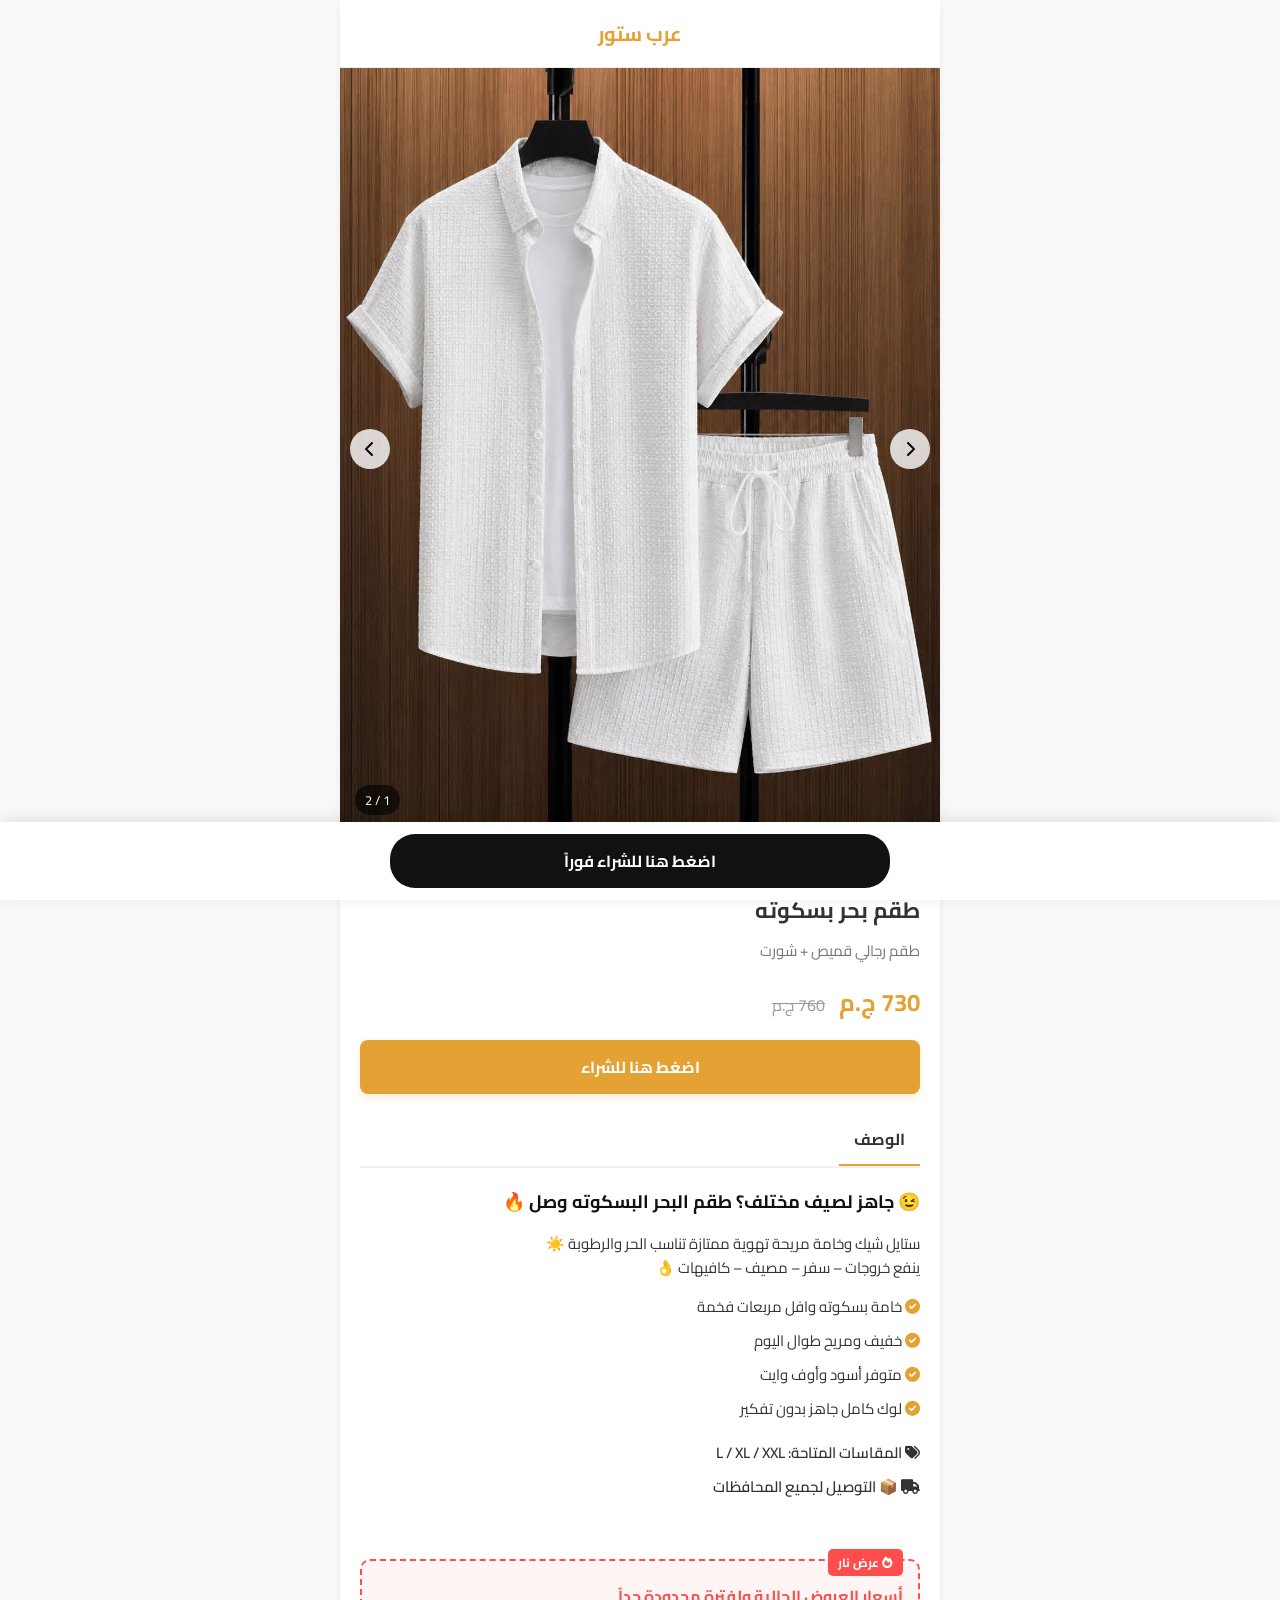
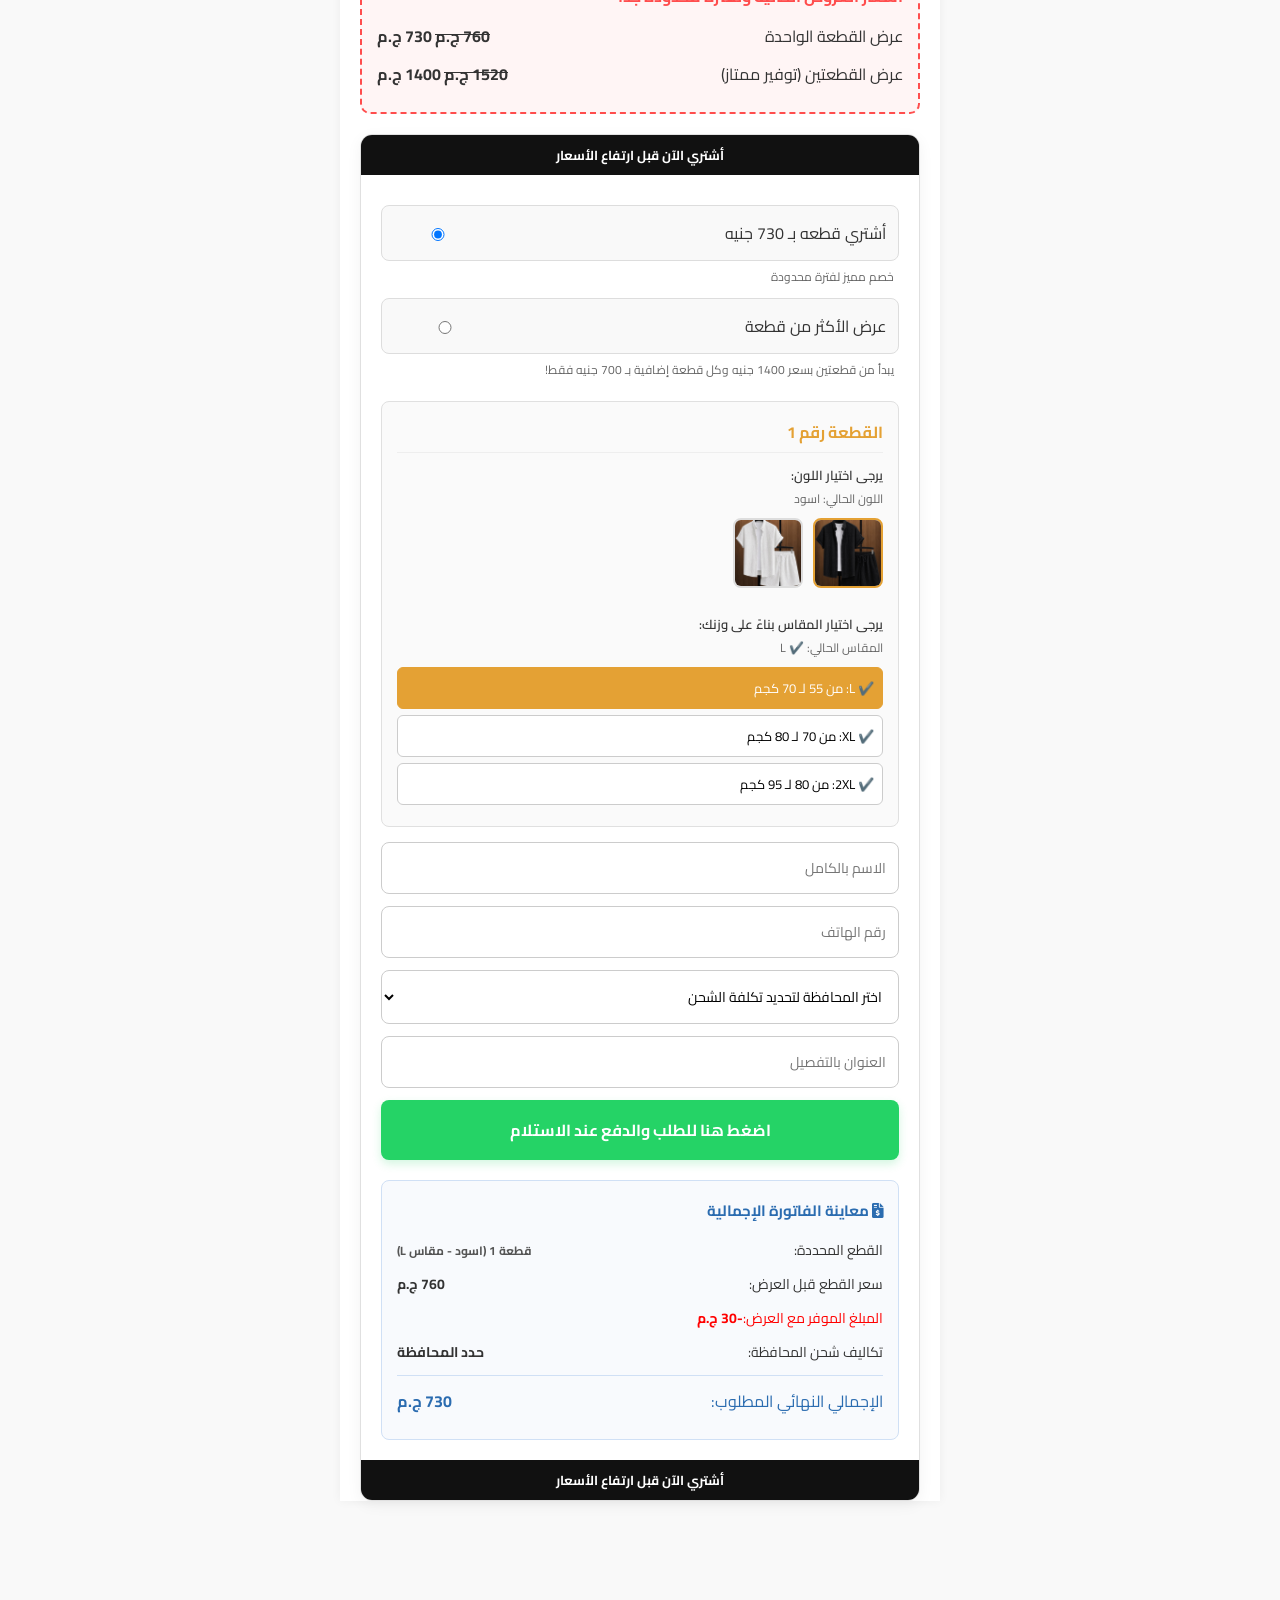
==== index.html @ e958051f "Initial commit - Arab Store Dashboard with fixed admin password hashing" ====
<!DOCTYPE html>
<html lang="ar" dir="rtl">
<head>
    <meta charset="UTF-8">
    <meta name="viewport" content="width=device-width, initial-scale=1.0">
    <title>طقم بحر بسكوته - عرب استور</title>
    <link rel="stylesheet" href="https://cdnjs.cloudflare.com/ajax/libs/font-awesome/6.0.0/css/all.min.css">
    <link rel="stylesheet" href="style.css">
</head>
<body>

<div class="container">
    <header>
        <div class="logo">عرب ستور</div>
    </header>

    <div class="slider-container" id="main-slider">
        <button class="slider-btn prev" onclick="moveSlide(-1)"><i class="fas fa-chevron-right"></i></button>
        <div class="slides" id="slide-row">
            <div class="slide"><img src="2.jpg" alt="طقم أوف وايت"></div>
            <div class="slide"><img src="1.jpg" alt="طقم أسود"></div>
        </div>
        <button class="slider-btn next" onclick="moveSlide(1)"><i class="fas fa-chevron-left"></i></button>
        <div class="slider-counter" id="slide-num">2 / 1</div>
    </div>

    <div class="product-details">
        <div class="category-tag">ملابس رجالي هاف</div>
        <div class="product-title">طقم بحر بسكوته</div>
        <div class="product-subtitle">طقم رجالي قميص + شورت</div>
        <div class="price-row">
            <span class="current-price">730 ج.م</span>
            <span class="old-price">760 ج.م</span>
        </div>
        <div class="cta-trigger-btn" onclick="scrollToCheckout()">اضغط هنا للشراء</div>
    </div>

    <div class="tab-header">
        <div class="tab-title">الوصف</div>
    </div>
    <div class="description-content">
        <p style="font-size: 18px; font-weight: bold; margin-bottom: 15px; color: #111;">😉 جاهز لصيف مختلف؟ طقم البحر البسكوته وصل 🔥</p>
        <p style="margin-bottom: 15px;">ستايل شيك وخامة مريحة تهوية ممتازة تناسب الحر والرطوبة ☀️<br>ينفع خروجات – سفر – مصيف – كافيهات 👌</p>
        <ul style="list-style: none; margin-bottom: 20px;">
            <li style="margin-bottom: 10px;"><i class="fas fa-check-circle" style="color: #e4a134;"></i> خامة بسكوته وافل مربعات فخمة</li>
            <li style="margin-bottom: 10px;"><i class="fas fa-check-circle" style="color: #e4a134;"></i> خفيف ومريح طوال اليوم</li>
            <li style="margin-bottom: 10px;"><i class="fas fa-check-circle" style="color: #e4a134;"></i> متوفر أسود وأوف وايت</li>
            <li style="margin-bottom: 10px;"><i class="fas fa-check-circle" style="color: #e4a134;"></i> لوك كامل جاهز بدون تفكير</li>
        </ul>
        <p style="font-weight: 600; margin-bottom: 10px;"><i class="fas fa-tags"></i> المقاسات المتاحة: L / XL / XXL</p>
        <p style="font-weight: 600; margin-bottom: 20px;"><i class="fas fa-truck"></i> 📦 التوصيل لجميع المحافظات</p>
    </div>

    <div class="discount-fire-box">
        <div class="fire-badge"><i class="fas fa-fire"></i> عرض نار</div>
        <div class="fire-box-title">أسعار العروض الحالية ولفترة محدودة جداً</div>
        <div class="deal-row">
            <span class="deal-name">عرض القطعة الواحدة</span>
            <span class="deal-price"><del>760 ج.م</del> 730 ج.م</span>
        </div>
        <div class="deal-row">
            <span class="deal-name">عرض القطعتين (توفير ممتاز)</span>
            <span class="deal-price"><del>1520 ج.م</del> 1400 ج.م</span>
        </div>
    </div>

    <div class="checkout-card" id="checkout-section">
        <div class="card-badge top">أشتري الآن قبل ارتفاع الأسعار</div>

        <div class="checkout-layout-grid">
            <div class="checkout-main-column">
                <div class="offer-selection-wrapper">
                    <div class="offer-option-row" onclick="setOfferType('single')">
                        <div class="offer-option-label">أشتري قطعه بـ 730 جنيه</div>
                        <input type="radio" class="offer-radio" name="offer-type" id="radio-single" checked>
                    </div>
                    <div class="offer-subtext">خصم مميز لفترة محدودة</div>

                    <div class="offer-option-row" onclick="setOfferType('multi')">
                        <div class="offer-option-label">عرض الأكثر من قطعة</div>
                        <input type="radio" class="offer-radio" name="offer-type" id="radio-multi">
                    </div>
                    <div class="offer-subtext">يبدأ من قطعتين بسعر 1400 جنيه وكل قطعة إضافية بـ 700 جنيه فقط!</div>
                </div>

                <div class="counter-section" id="counter-box" style="display: none;">
                    <div class="counter-label">حدد عدد القطع المطلوبة:</div>
                    <div class="counter-controls">
                        <button type="button" class="counter-btn" onclick="changeQuantity(-1)">-</button>
                        <div class="counter-value" id="qty-val">2</div>
                        <button type="button" class="counter-btn" onclick="changeQuantity(1)">+</button>
                    </div>
                </div>

                <div id="dynamic-slots-container"></div>

                <form class="checkout-form" id="orderForm" onsubmit="handleFormSubmit(event)">
                    <input type="text" id="client-name" placeholder="الاسم بالكامل" required>
                    <input type="text" id="client-phone" placeholder="رقم الهاتف" required>
                    
                    <select id="client-governorate" onchange="calculateTotal()" required>
                        <option value="" disabled selected>اختر المحافظة لتحديد تكلفة الشحن</option>
                        <option value="القاهرة">القاهرة</option>
                        <option value="الجيزة">الجيزة</option>
                        <option value="الإسكندرية">الإسكندرية</option>
                        <option value="القليوبية">القليوبية</option>
                        <option value="الدقهلية">الدقهلية</option>
                        <option value="الشرقية">الشرقية</option>
                        <option value="المنوفية">المنوفية</option>
                        <option value="الغربية">الغربية</option>
                        <option value="دمياط">دمياط</option>
                        <option value="البحيرة">البحيرة</option>
                        <option value="كفر الشيخ">كفر الشيخ</option>
                        <option value="بورسعيد">بورسعيد</option>
                        <option value="الإسماعيلية">الإسماعيلية</option>
                        <option value="السويس">السويس</option>
                        <option value="الفيوم">الفيوم</option>
                        <option value="بني سويف">بني سويف</option>
                    </select>

                    <input type="text" id="client-address" placeholder="العنوان بالتفصيل" required>

                    <input type="hidden" id="final-order-summary" name="order_summary">
                    <input type="hidden" id="final-total-price" name="total_price" value="730">
                    
                    <button type="submit" class="submit-order-btn">اضغط هنا للطلب والدفع عند الاستلام</button>
                </form>
            </div>

            <div class="checkout-sidebar-column">
                <div class="invoice-preview-card" id="invoice-preview-section">
                    <div class="invoice-preview-header"><i class="fas fa-file-invoice-dollar"></i> معاينة الفاتورة الإجمالية</div>
                    <div class="invoice-preview-body">
                        <div class="invoice-detail-item">
                            <span>القطع المحددة:</span>
                            <span id="invoice-items-list" class="invoice-items-text-list">جاري التحديد...</span>
                        </div>
                        <div class="invoice-detail-item">
                            <span>سعر القطع قبل العرض:</span>
                            <span id="invoice-subtotal-price">0 ج.م</span>
                        </div>
                        <div class="invoice-detail-item" id="invoice-discount-row" style="display: none; color: red;">
                            <span>المبلغ الموفر مع العرض:</span>
                            <span id="invoice-discount-value">-0 ج.م</span>
                        </div>
                        <div class="invoice-detail-item">
                            <span>تكاليف شحن المحافظة:</span>
                            <span id="invoice-shipping-price">حدد المحافظة</span>
                        </div>
                        <hr class="invoice-divider">
                        <div class="invoice-detail-item total-item">
                            <span>الإجمالي النهائي المطلوب:</span>
                            <span id="invoice-final-total">0 ج.م</span>
                        </div>
                    </div>
                </div>
            </div>
        </div>

        <div class="card-badge bottom">أشتري الآن قبل ارتفاع الأسعار</div>
    </div>
</div>

<div class="sticky-bottom-bar">
    <button class="sticky-btn" onclick="scrollToCheckout()">اضغط هنا للشراء فوراً</button>
</div>

<script src="script.js"></script>
</body>
</html>
---- style.css ----
/* إعدادات الخطوط والألوان العامة */
@import url('https://fonts.googleapis.com/css2?family=Cairo:wght@300;400;600;700&display=swap');

* {
    box-sizing: border-box;
    margin: 0;
    padding: 0;
    font-family: 'Cairo', sans-serif;
}

body {
    background-color: #f9f9f9;
    color: #333;
    padding-bottom: 80px; /* مساحة لعدم تغطية الشريط السفلي للمحتوى */
}

.container {
    max-width: 600px;
    margin: 0 auto;
    background: #ffffff;
    min-height: 100vh;
    box-shadow: 0 0 10px rgba(0,0,0,0.05);
}

/* الهيدر */
header {
    background: #ffffff;
    padding: 15px;
    text-align: center;
    border-bottom: 1px solid #eee;
}
.logo {
    font-size: 20px;
    font-weight: 700;
    color: #e4a134;
}

/* السلايدر الاحترافي */
.slider-container {
    position: relative;
    width: 100%;
    overflow: hidden;
    background: #f0f0f0;
}
.slides {
    display: table;
    width: 200%;
    transition: transform 0.4s ease-in-out;
}
.slide {
    display: table-cell;
    width: 50%;
    vertical-align: middle;
}
.slide img {
    width: 100%;
    display: block;
}
.slider-btn {
    position: absolute;
    top: 50%;
    transform: translateY(-50%);
    background: rgba(255, 255, 255, 0.8);
    border: none;
    width: 40px;
    height: 40px;
    border-radius: 50%;
    cursor: pointer;
    z-index: 10;
    font-size: 16px;
}
.slider-btn.prev { right: 10px; }
.slider-btn.next { left: 10px; }
.slider-counter {
    position: absolute;
    bottom: 15px;
    left: 15px;
    background: rgba(0,0,0,0.6);
    color: #fff;
    padding: 3px 10px;
    border-radius: 15px;
    font-size: 13px;
    direction: ltr;
}

/* تفاصيل المنتج */
.product-details {
    padding: 20px;
}
.category-tag {
    display: inline-block;
    background: #f0f0f0;
    padding: 3px 10px;
    border-radius: 5px;
    font-size: 12px;
    color: #666;
    margin-bottom: 8px;
}
.product-title {
    font-size: 22px;
    font-weight: 700;
    margin-bottom: 5px;
}
.product-subtitle {
    font-size: 15px;
    color: #777;
    margin-bottom: 15px;
}
.price-row {
    margin-bottom: 15px;
}
.current-price {
    font-size: 24px;
    font-weight: 700;
    color: #e4a134;
    margin-left: 10px;
}
.old-price {
    font-size: 16px;
    color: #999;
    text-decoration: line-through;
}
.cta-trigger-btn {
    background: #e4a134;
    color: #fff;
    text-align: center;
    padding: 12px;
    border-radius: 8px;
    font-weight: 700;
    cursor: pointer;
    margin-top: 10px;
    box-shadow: 0 4px 10px rgba(228, 161, 52, 0.2);
}

/* الوصف */
.tab-header {
    border-bottom: 2px solid #f0f0f0;
    margin: 0 20px;
}
.tab-title {
    display: inline-block;
    padding: 10px 15px;
    border-bottom: 2px solid #e4a134;
    font-weight: 700;
}
.description-content {
    padding: 20px;
    font-size: 15px;
    line-height: 1.6;
}

/* صندوق العروض النار */
.discount-fire-box {
    margin: 20px;
    border: 2px dashed #ff4d4d;
    background: #fff5f5;
    border-radius: 10px;
    padding: 15px;
    position: relative;
}
.fire-badge {
    position: absolute;
    top: -12px;
    right: 15px;
    background: #ff4d4d;
    color: #fff;
    padding: 2px 10px;
    border-radius: 5px;
    font-size: 12px;
    font-weight: bold;
}
.fire-box-title {
    font-weight: 700;
    margin-top: 5px;
    margin-bottom: 10px;
    color: #ff4d4d;
}
.deal-row {
    display: table;
    width: 100%;
    margin-bottom: 8px;
}
.deal-name, .deal-price {
    display: table-cell;
}
.deal-price {
    text-align: left;
    font-weight: 700;
}

/* كارت الدفع والشراء */
.checkout-card {
    margin: 20px;
    background: #fff;
    border: 1px solid #e0e0e0;
    border-radius: 12px;
    overflow: hidden;
    box-shadow: 0 4px 15px rgba(0,0,0,0.05);
}
.card-badge {
    background: #111;
    color: #fff;
    text-align: center;
    padding: 8px;
    font-size: 13px;
    font-weight: bold;
}
.checkout-layout-grid {
    padding: 20px;
}

/* خيارات العروض داخل الكارت */
.offer-selection-wrapper {
    margin-bottom: 20px;
}
.offer-option-row {
    display: table;
    width: 100%;
    background: #f9f9f9;
    padding: 12px;
    border-radius: 8px;
    border: 1px solid #ddd;
    cursor: pointer;
    margin-top: 10px;
}
.offer-option-label, .offer-radio {
    display: table-cell;
    vertical-align: middle;
}
.offer-radio {
    text-align: left;
    width: 20px;
}
.offer-subtext {
    font-size: 12px;
    color: #666;
    margin-top: 4px;
    padding-right: 5px;
}

/* العداد للقطع الإضافية */
.counter-section {
    display: table;
    width: 100%;
    background: #f0f0f0;
    padding: 10px;
    border-radius: 8px;
    margin-bottom: 20px;
}
.counter-label, .counter-controls {
    display: table-cell;
    vertical-align: middle;
}
.counter-controls {
    text-align: left;
}
.counter-btn {
    width: 30px;
    height: 30px;
    background: #fff;
    border: 1px solid #ccc;
    border-radius: 5px;
    cursor: pointer;
    font-weight: bold;
}
.counter-value {
    display: inline-block;
    width: 30px;
    text-align: center;
    font-weight: bold;
}

/* الـ Slots الديناميكية للقطع المحددة */
.dynamic-slot {
    border: 1px solid #e0e0e0;
    border-radius: 8px;
    padding: 15px;
    margin-bottom: 15px;
    background: #fafafa;
}
.slot-title {
    font-weight: 700;
    border-bottom: 1px solid #eee;
    padding-bottom: 5px;
    margin-bottom: 10px;
    color: #e4a134;
}
.selection-instruction {
    font-size: 13px;
    font-weight: 600;
    margin-top: 10px;
}
.current-info-text {
    font-size: 12px;
    color: #666;
    margin-bottom: 8px;
}

/* شبكة اختيار الصور الملونة */
.image-selector-grid {
    display: table;
    width: 100%;
    margin-bottom: 15px;
}
.color-img-option {
    display: inline-block;
    width: 70px;
    height: 70px;
    border: 2px solid #ddd;
    border-radius: 8px;
    overflow: hidden;
    cursor: pointer;
    margin-left: 10px;
}
.color-img-option img {
    width: 100%;
    height: 100%;
    object-fit: cover;
}
.color-img-option.active {
    border-color: #e4a134;
}

/* أزرار المقاسات الحبة الكبسولة */
.size-buttons-container {
    margin-top: 5px;
}
.size-pill-btn {
    display: block;
    width: 100%;
    background: #fff;
    border: 1px solid #ccc;
    padding: 8px;
    margin-bottom: 6px;
    border-radius: 6px;
    cursor: pointer;
    font-size: 13px;
    text-align: right;
}
.size-pill-btn.active {
    background: #e4a134;
    color: #fff;
    border-color: #e4a134;
}

/* حقول استمارة الطلب */
.checkout-form input, .checkout-form select {
    width: 100%;
    padding: 12px;
    margin-bottom: 12px;
    border: 1px solid #ccc;
    border-radius: 8px;
    font-size: 14px;
    background: #fff;
}
.submit-order-btn {
    width: 100%;
    background: #25d366; /* لون أخضر جذاب لطلب فوري */
    color: #fff;
    border: none;
    padding: 15px;
    border-radius: 8px;
    font-size: 16px;
    font-weight: 700;
    cursor: pointer;
    box-shadow: 0 4px 10px rgba(37, 211, 102, 0.2);
}

/* معاينة الفاتورة السايد بار الحرة */
.invoice-preview-card {
    background: #f8fafd;
    border: 1px solid #d0e0f5;
    border-radius: 8px;
    padding: 15px;
    margin-top: 20px;
}
.invoice-preview-header {
    font-weight: 700;
    color: #2b6cb0;
    margin-bottom: 12px;
    font-size: 15px;
}
.invoice-detail-item {
    display: table;
    width: 100%;
    font-size: 14px;
    margin-bottom: 8px;
}
.invoice-detail-item span {
    display: table-cell;
}
.invoice-detail-item span:last-child {
    text-align: left;
    font-weight: bold;
}
.invoice-items-text-list {
    font-size: 12px;
    color: #555;
    line-height: 1.5;
}
.invoice-divider {
    border: 0;
    border-top: 1px solid #d0e0f5;
    margin: 10px 0;
}
.total-item {
    font-size: 16px;
    color: #2b6cb0;
}

/* الشريط السفلي الثابت المقيد بدقة لتفادي المشكلة */
.sticky-bottom-bar {
    position: fixed;
    bottom: 0;
    left: 0;
    width: 100%;
    background-color: #ffffff;
    padding: 12px 20px;
    box-shadow: 0 -3px 15px rgba(0,0,0,0.1);
    z-index: 9999;
    height: auto; /* مهم جداً لعدم الارتفاع الحاد */
}
.sticky-btn {
    display: block;
    width: 100%;
    max-width: 500px;
    margin: 0 auto;
    padding: 12px;
    background-color: #111111;
    color: #ffffff;
    border: none;
    border-radius: 25px;
    font-size: 16px;
    font-weight: 700;
    cursor: pointer;
    text-align: center;
}
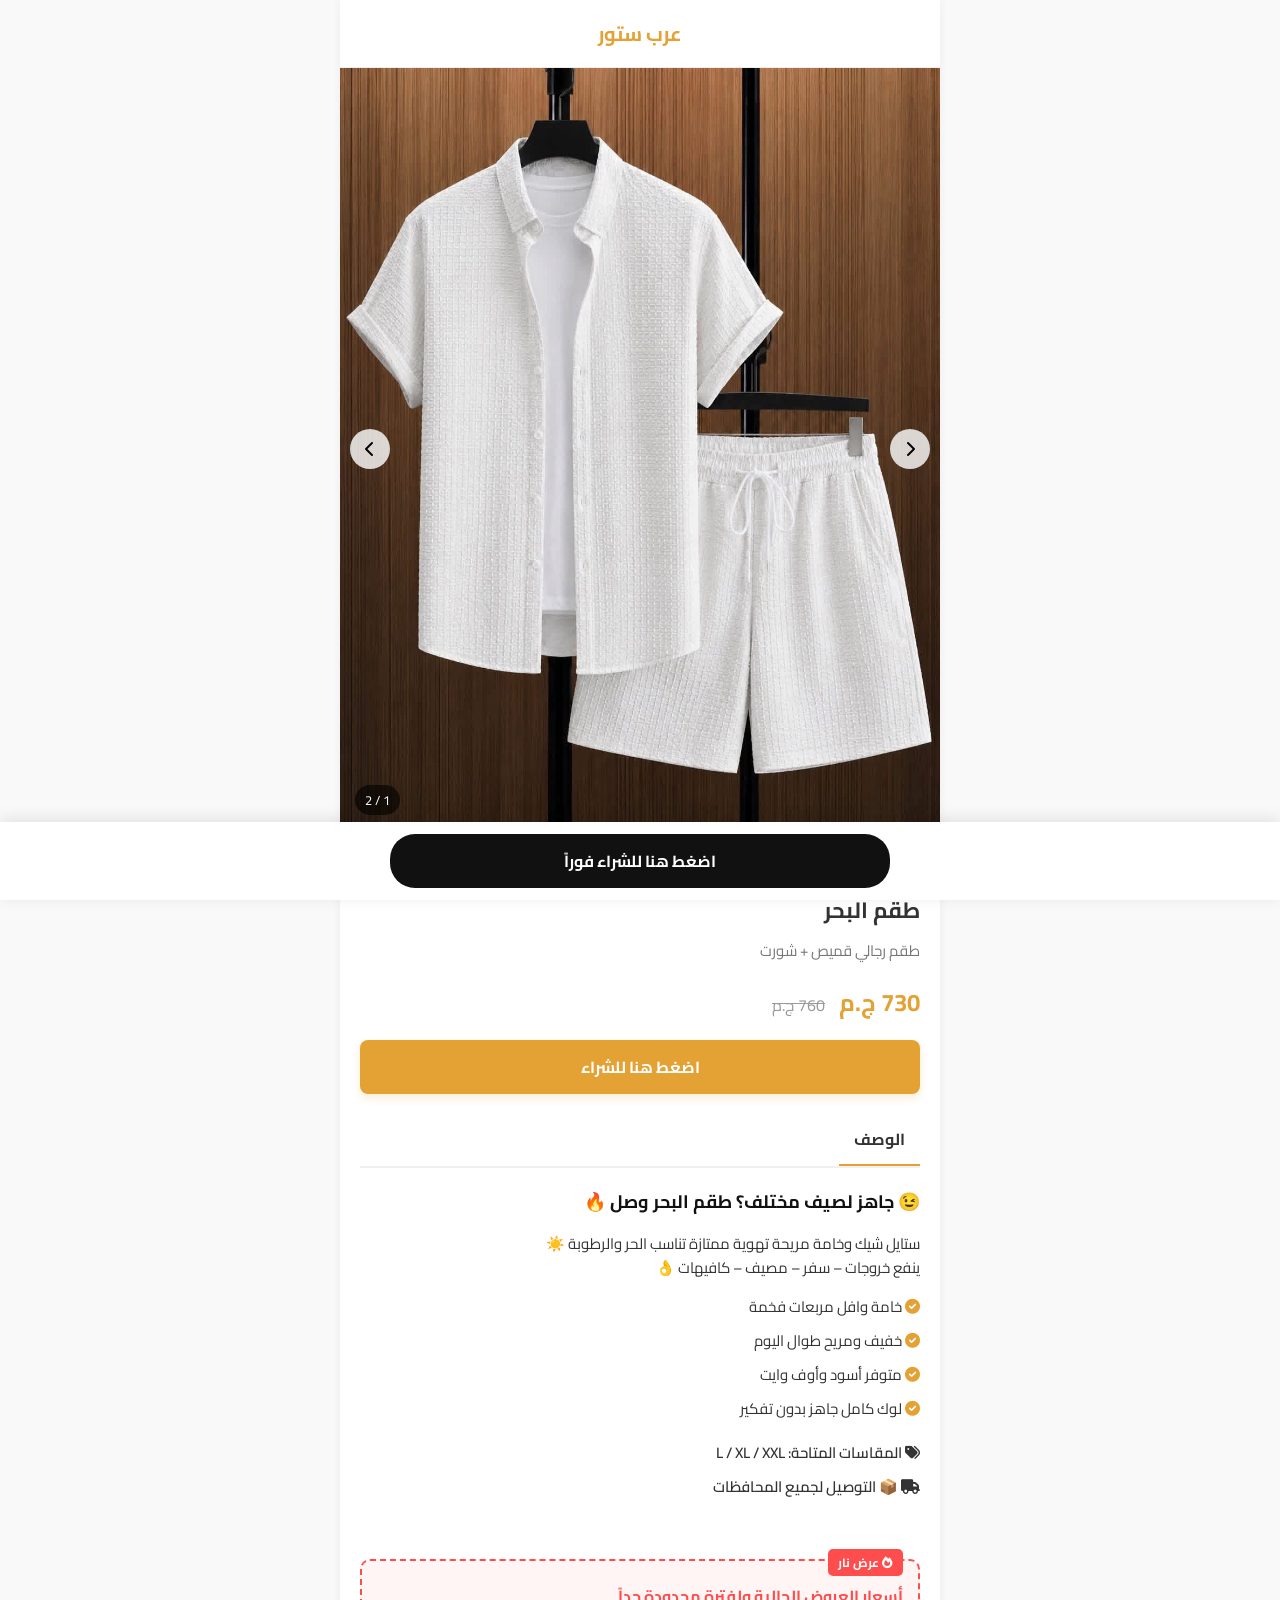
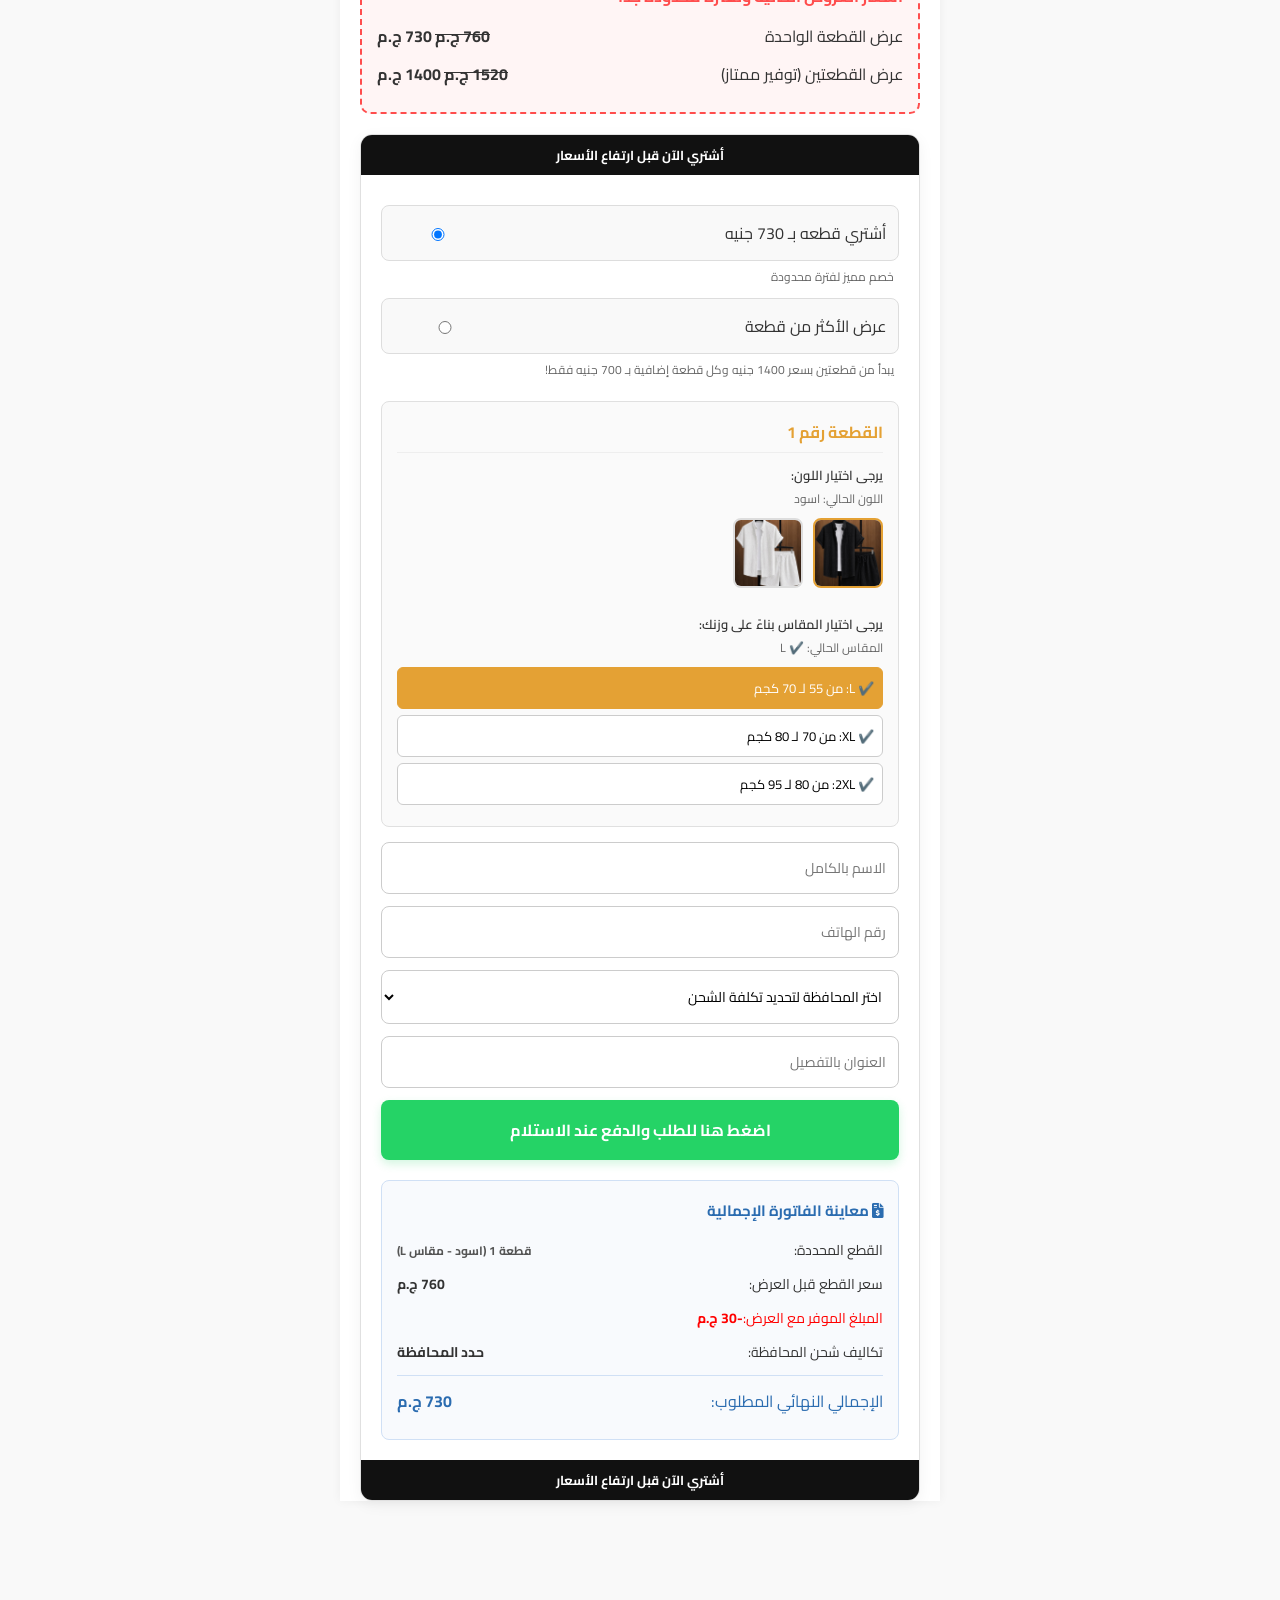
==== commit 1e0c975a: "Initial commit - Arab Store Dashboard with fixed admin password hashing" ====
--- a/index.html
+++ b/index.html
@@ -3,7 +3,7 @@
 <head>
     <meta charset="UTF-8">
     <meta name="viewport" content="width=device-width, initial-scale=1.0">
-    <title>طقم بحر بسكوته - عرب استور</title>
+    <title>طقم البحر  - عرب استور</title>
     <link rel="stylesheet" href="https://cdnjs.cloudflare.com/ajax/libs/font-awesome/6.0.0/css/all.min.css">
     <link rel="stylesheet" href="style.css">
 </head>
@@ -26,7 +26,7 @@
 
     <div class="product-details">
         <div class="category-tag">ملابس رجالي هاف</div>
-        <div class="product-title">طقم بحر بسكوته</div>
+        <div class="product-title">طقم البحر </div>
         <div class="product-subtitle">طقم رجالي قميص + شورت</div>
         <div class="price-row">
             <span class="current-price">730 ج.م</span>
@@ -39,10 +39,10 @@
         <div class="tab-title">الوصف</div>
     </div>
     <div class="description-content">
-        <p style="font-size: 18px; font-weight: bold; margin-bottom: 15px; color: #111;">😉 جاهز لصيف مختلف؟ طقم البحر البسكوته وصل 🔥</p>
+        <p style="font-size: 18px; font-weight: bold; margin-bottom: 15px; color: #111;">😉 جاهز لصيف مختلف؟ طقم البحر وصل 🔥</p>
         <p style="margin-bottom: 15px;">ستايل شيك وخامة مريحة تهوية ممتازة تناسب الحر والرطوبة ☀️<br>ينفع خروجات – سفر – مصيف – كافيهات 👌</p>
         <ul style="list-style: none; margin-bottom: 20px;">
-            <li style="margin-bottom: 10px;"><i class="fas fa-check-circle" style="color: #e4a134;"></i> خامة بسكوته وافل مربعات فخمة</li>
+            <li style="margin-bottom: 10px;"><i class="fas fa-check-circle" style="color: #e4a134;"></i> خامة وافل مربعات فخمة</li>
             <li style="margin-bottom: 10px;"><i class="fas fa-check-circle" style="color: #e4a134;"></i> خفيف ومريح طوال اليوم</li>
             <li style="margin-bottom: 10px;"><i class="fas fa-check-circle" style="color: #e4a134;"></i> متوفر أسود وأوف وايت</li>
             <li style="margin-bottom: 10px;"><i class="fas fa-check-circle" style="color: #e4a134;"></i> لوك كامل جاهز بدون تفكير</li>
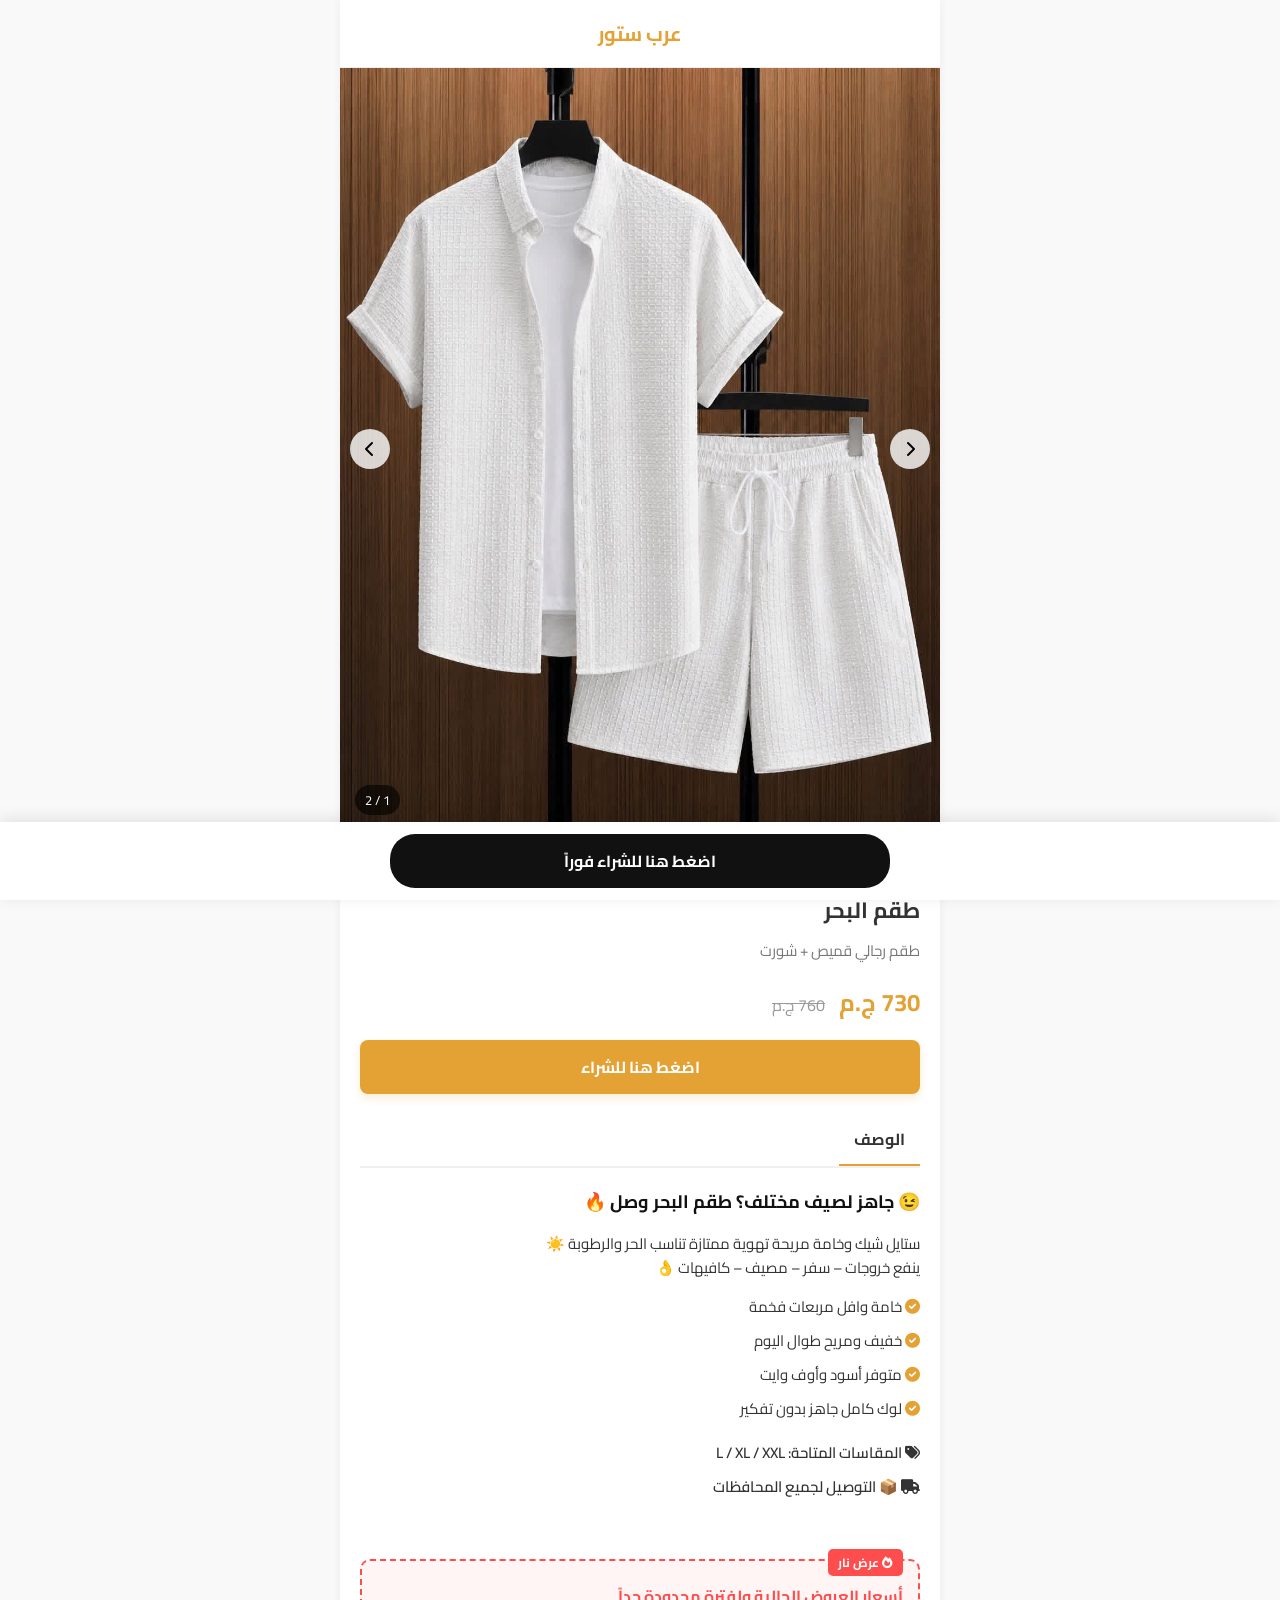
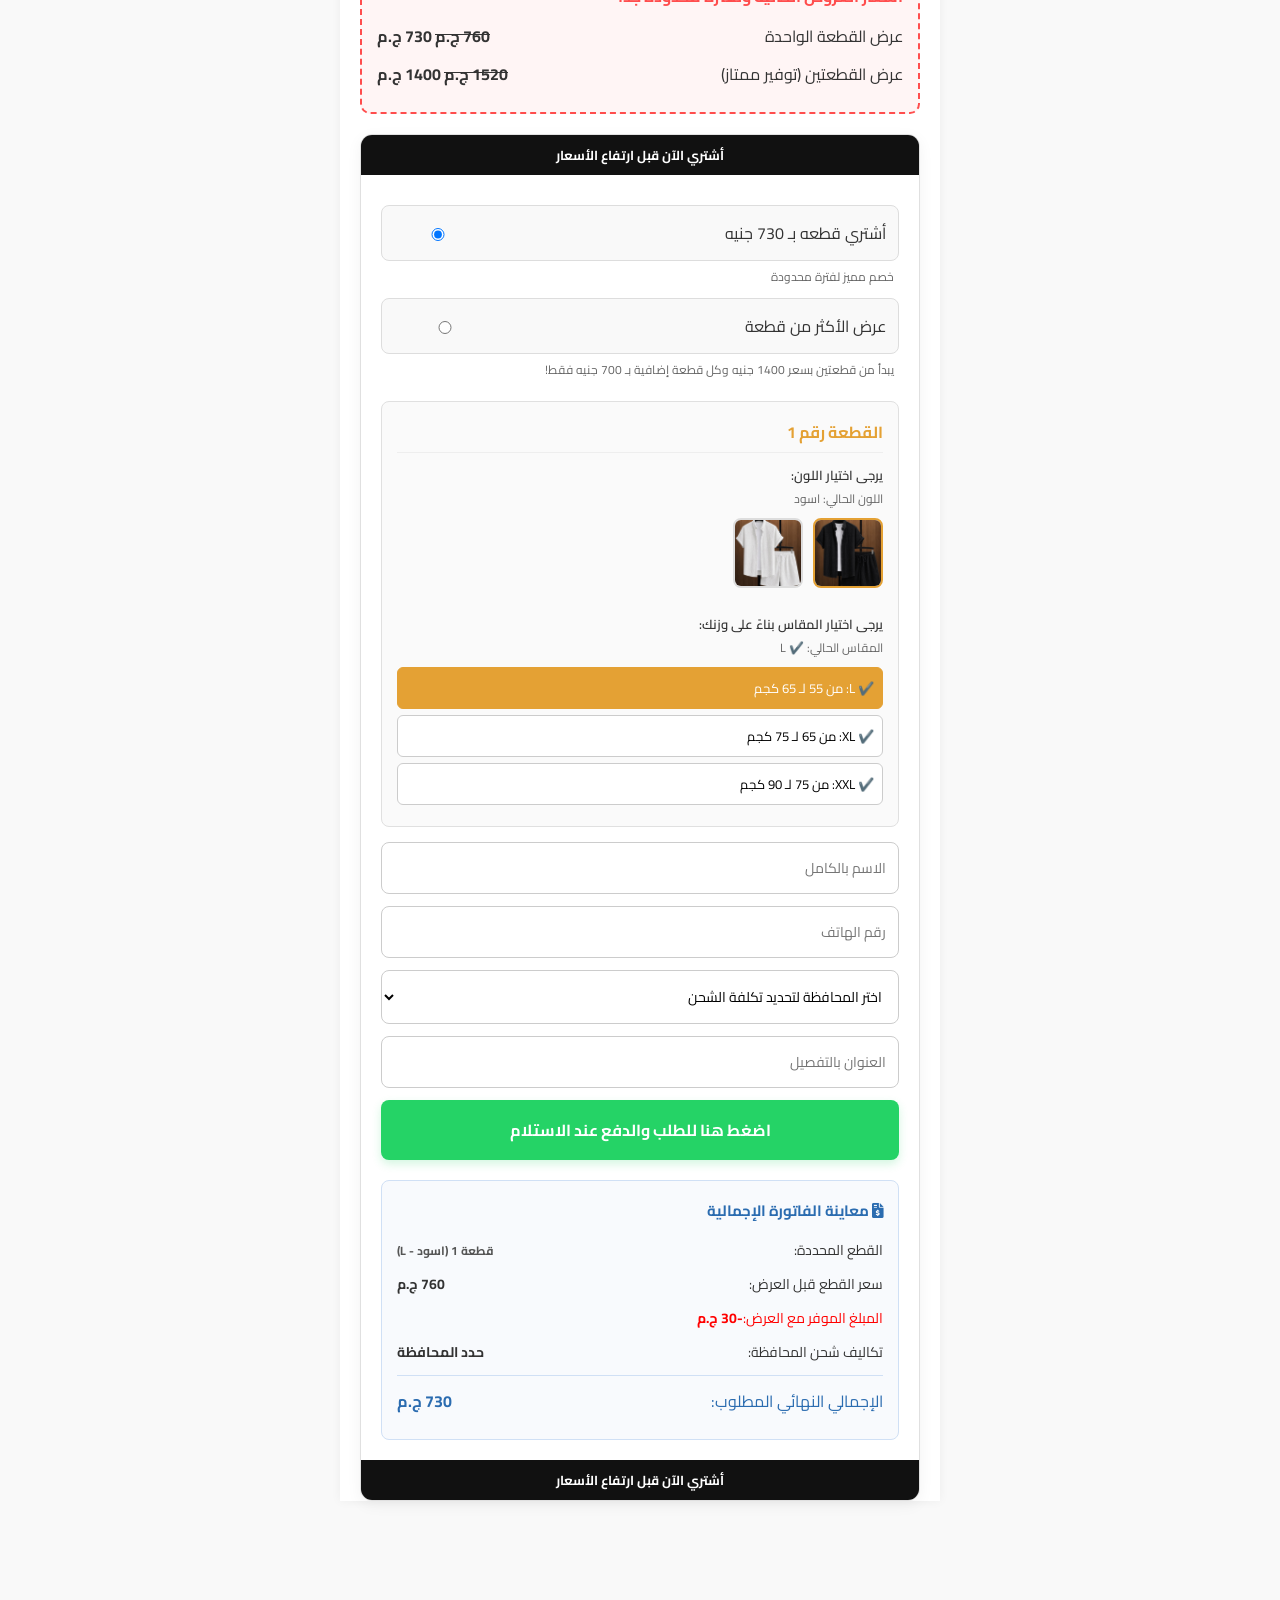
==== commit 56f8649a: "Connect form submit with dynamic purchase tracking page2" ====
--- a/index.html
+++ b/index.html
@@ -95,6 +95,7 @@
                 <div id="dynamic-slots-container"></div>
 
                 <form class="checkout-form" id="orderForm" onsubmit="handleFormSubmit(event)">
+                   
                     <input type="text" id="client-name" placeholder="الاسم بالكامل" required>
                     <input type="text" id="client-phone" placeholder="رقم الهاتف" required>
                     
@@ -124,7 +125,7 @@
                     <input type="hidden" id="final-total-price" name="total_price" value="730">
                     
                     <button type="submit" class="submit-order-btn">اضغط هنا للطلب والدفع عند الاستلام</button>
-                </form>
+                </</form>
             </div>
 
             <div class="checkout-sidebar-column">
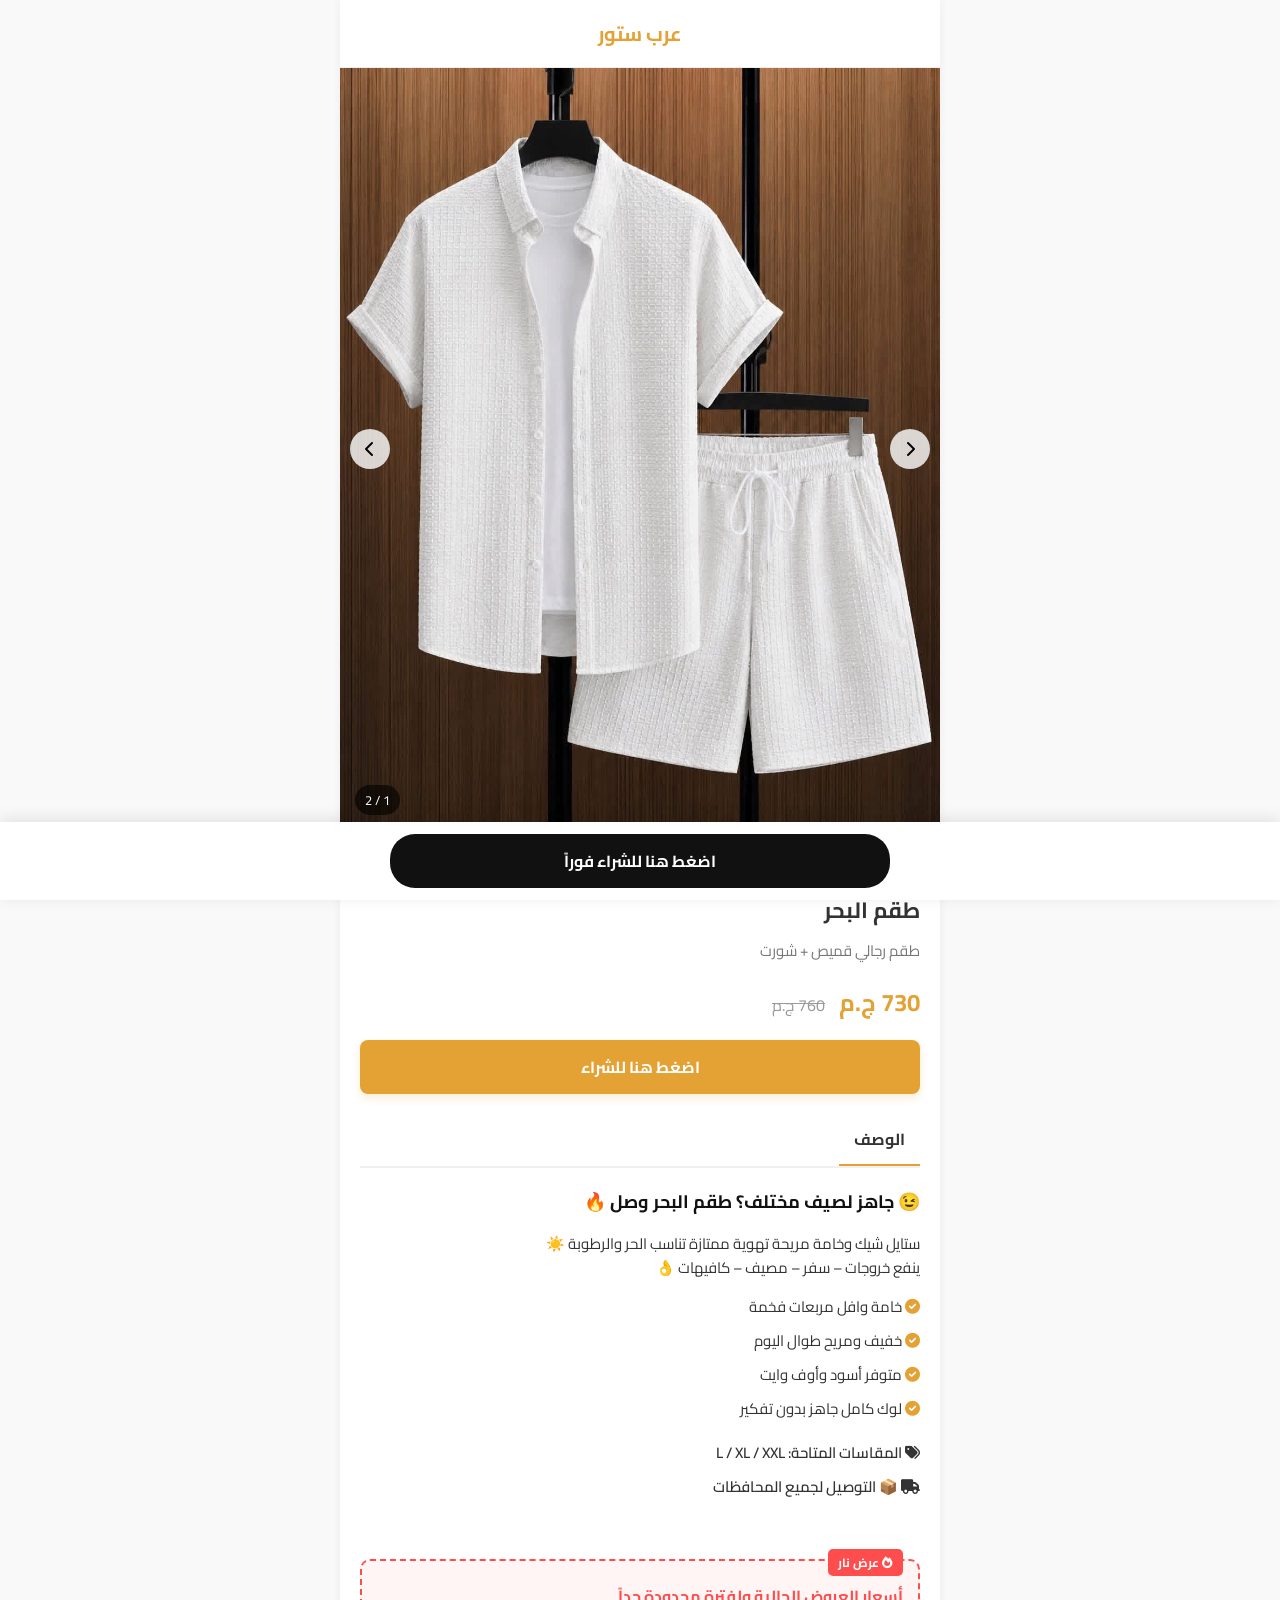
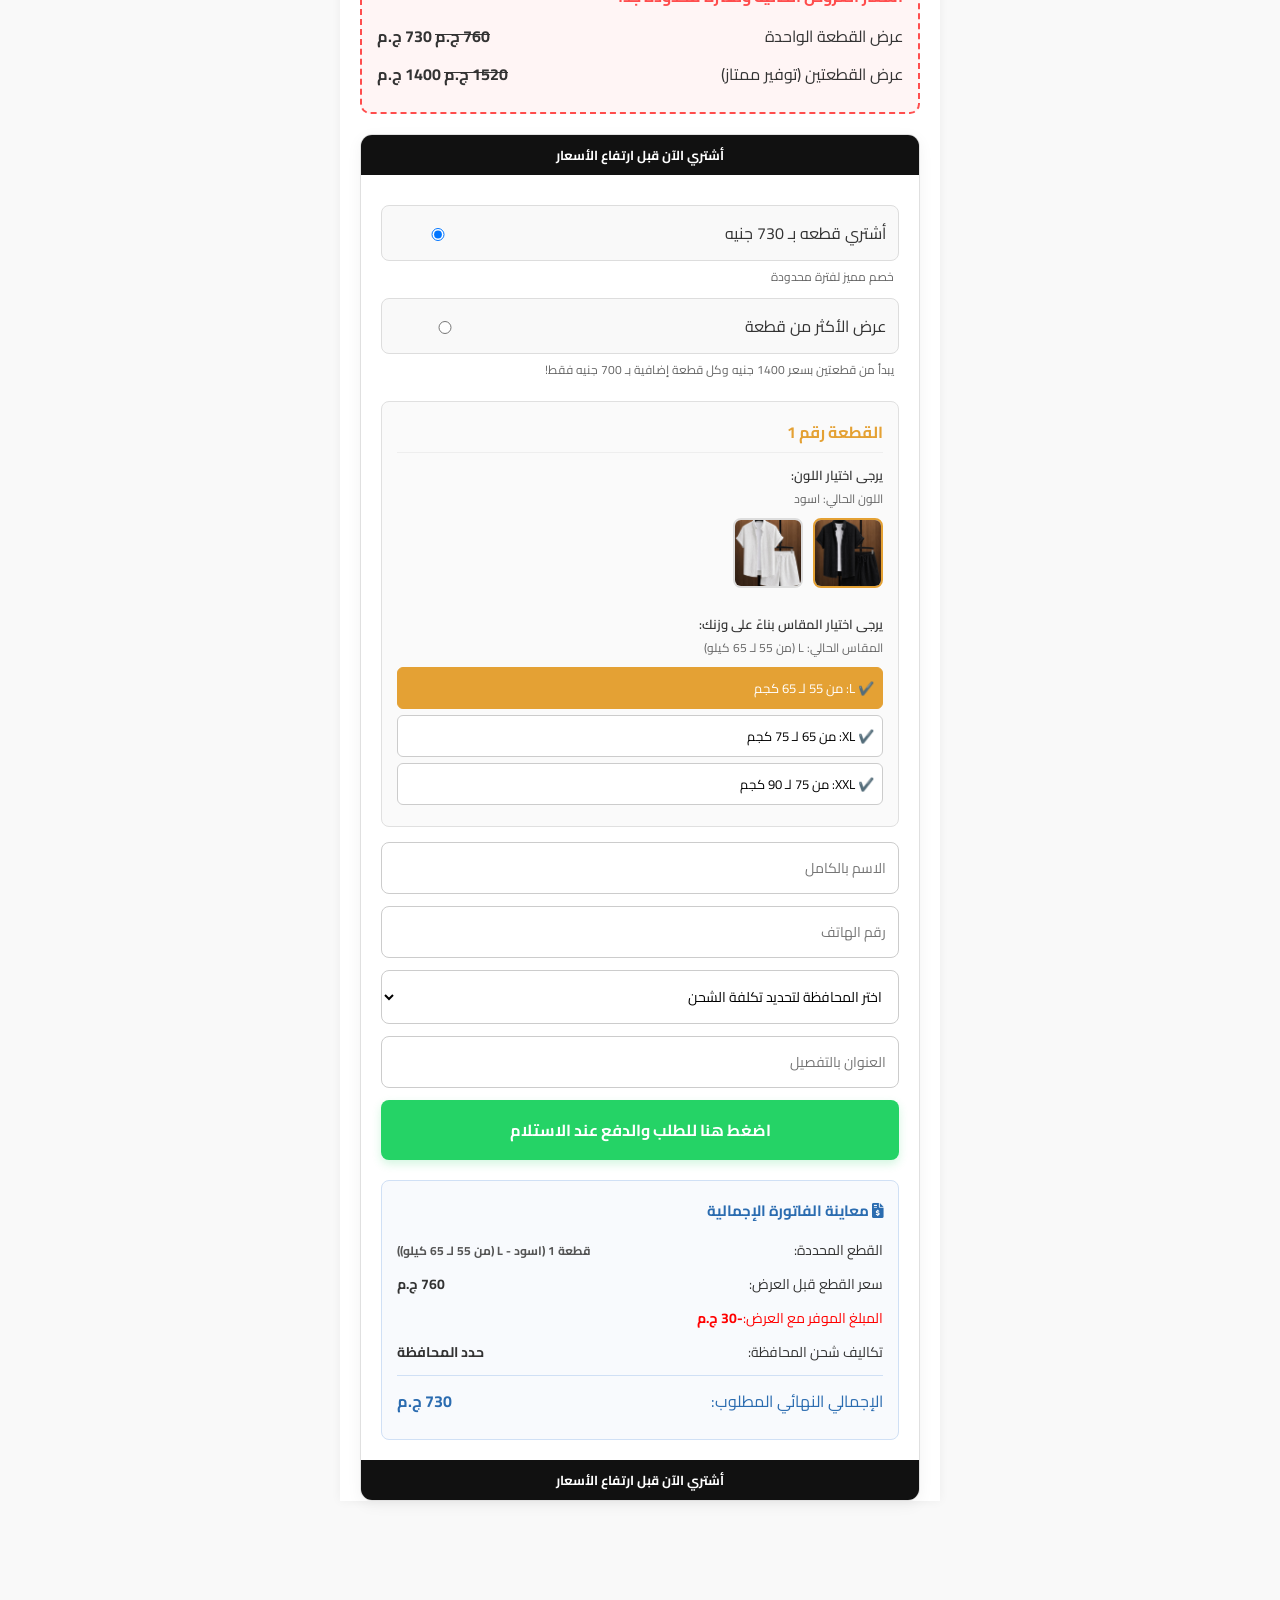
==== commit dbe784be: "Connect form submit with dynamic purchase tracking page3" ====
--- a/index.html
+++ b/index.html
@@ -95,7 +95,6 @@
                 <div id="dynamic-slots-container"></div>
 
                 <form class="checkout-form" id="orderForm" onsubmit="handleFormSubmit(event)">
-                   
                     <input type="text" id="client-name" placeholder="الاسم بالكامل" required>
                     <input type="text" id="client-phone" placeholder="رقم الهاتف" required>
                     
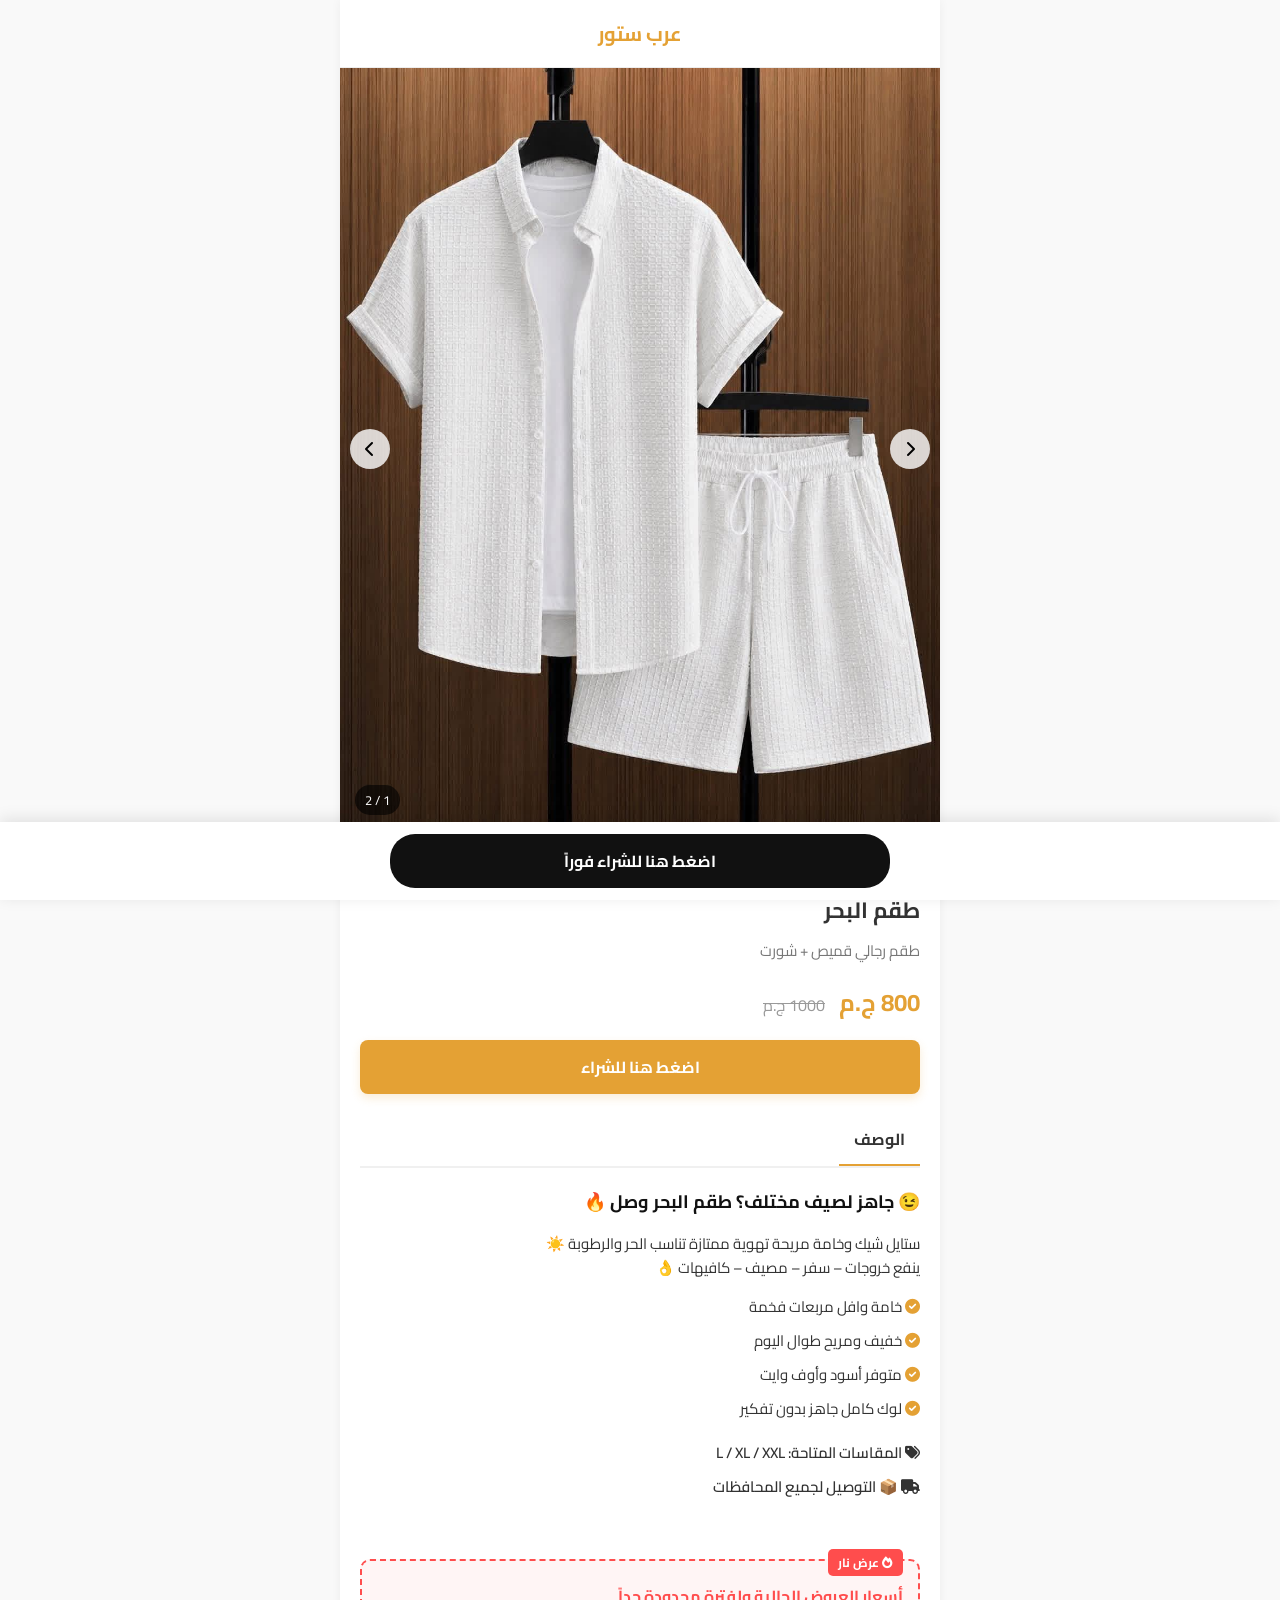
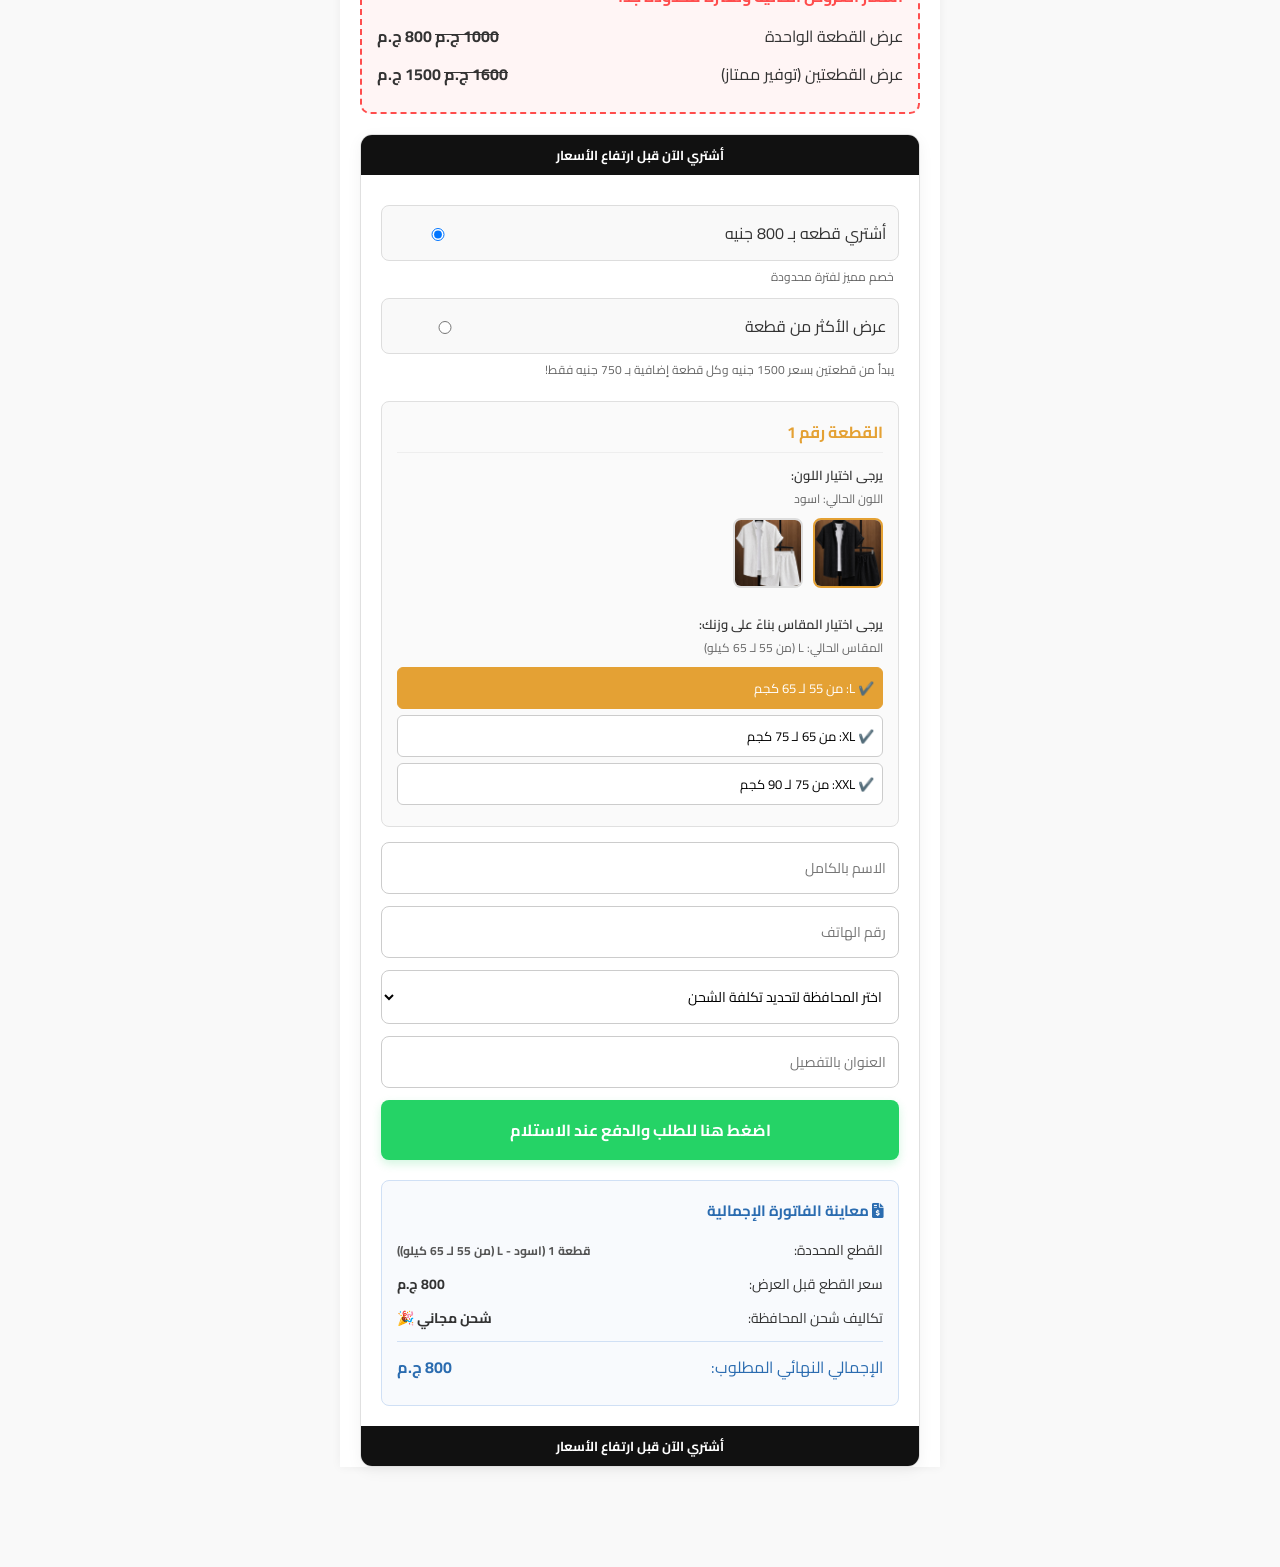
==== commit ec2400cb: "تحديث واجهة العرض وإضافة صورة المجموعة الملكية وتكبير خط الوصف" ====
--- a/index.html
+++ b/index.html
@@ -29,8 +29,8 @@
         <div class="product-title">طقم البحر </div>
         <div class="product-subtitle">طقم رجالي قميص + شورت</div>
         <div class="price-row">
-            <span class="current-price">730 ج.م</span>
-            <span class="old-price">760 ج.م</span>
+            <span class="current-price">800 ج.م</span>
+            <span class="old-price">1000 ج.م</span>
         </div>
         <div class="cta-trigger-btn" onclick="scrollToCheckout()">اضغط هنا للشراء</div>
     </div>
@@ -56,11 +56,11 @@
         <div class="fire-box-title">أسعار العروض الحالية ولفترة محدودة جداً</div>
         <div class="deal-row">
             <span class="deal-name">عرض القطعة الواحدة</span>
-            <span class="deal-price"><del>760 ج.م</del> 730 ج.م</span>
+            <span class="deal-price"><del>1000 ج.م</del> 800 ج.م</span>
         </div>
         <div class="deal-row">
             <span class="deal-name">عرض القطعتين (توفير ممتاز)</span>
-            <span class="deal-price"><del>1520 ج.م</del> 1400 ج.م</span>
+            <span class="deal-price"><del>1600 ج.م</del> 1500 ج.م</span>
         </div>
     </div>
 
@@ -71,7 +71,7 @@
             <div class="checkout-main-column">
                 <div class="offer-selection-wrapper">
                     <div class="offer-option-row" onclick="setOfferType('single')">
-                        <div class="offer-option-label">أشتري قطعه بـ 730 جنيه</div>
+                        <div class="offer-option-label">أشتري قطعه بـ 800 جنيه</div>
                         <input type="radio" class="offer-radio" name="offer-type" id="radio-single" checked>
                     </div>
                     <div class="offer-subtext">خصم مميز لفترة محدودة</div>
@@ -80,7 +80,7 @@
                         <div class="offer-option-label">عرض الأكثر من قطعة</div>
                         <input type="radio" class="offer-radio" name="offer-type" id="radio-multi">
                     </div>
-                    <div class="offer-subtext">يبدأ من قطعتين بسعر 1400 جنيه وكل قطعة إضافية بـ 700 جنيه فقط!</div>
+                    <div class="offer-subtext">يبدأ من قطعتين بسعر 1500 جنيه وكل قطعة إضافية بـ 750 جنيه فقط!</div>
                 </div>
 
                 <div class="counter-section" id="counter-box" style="display: none;">
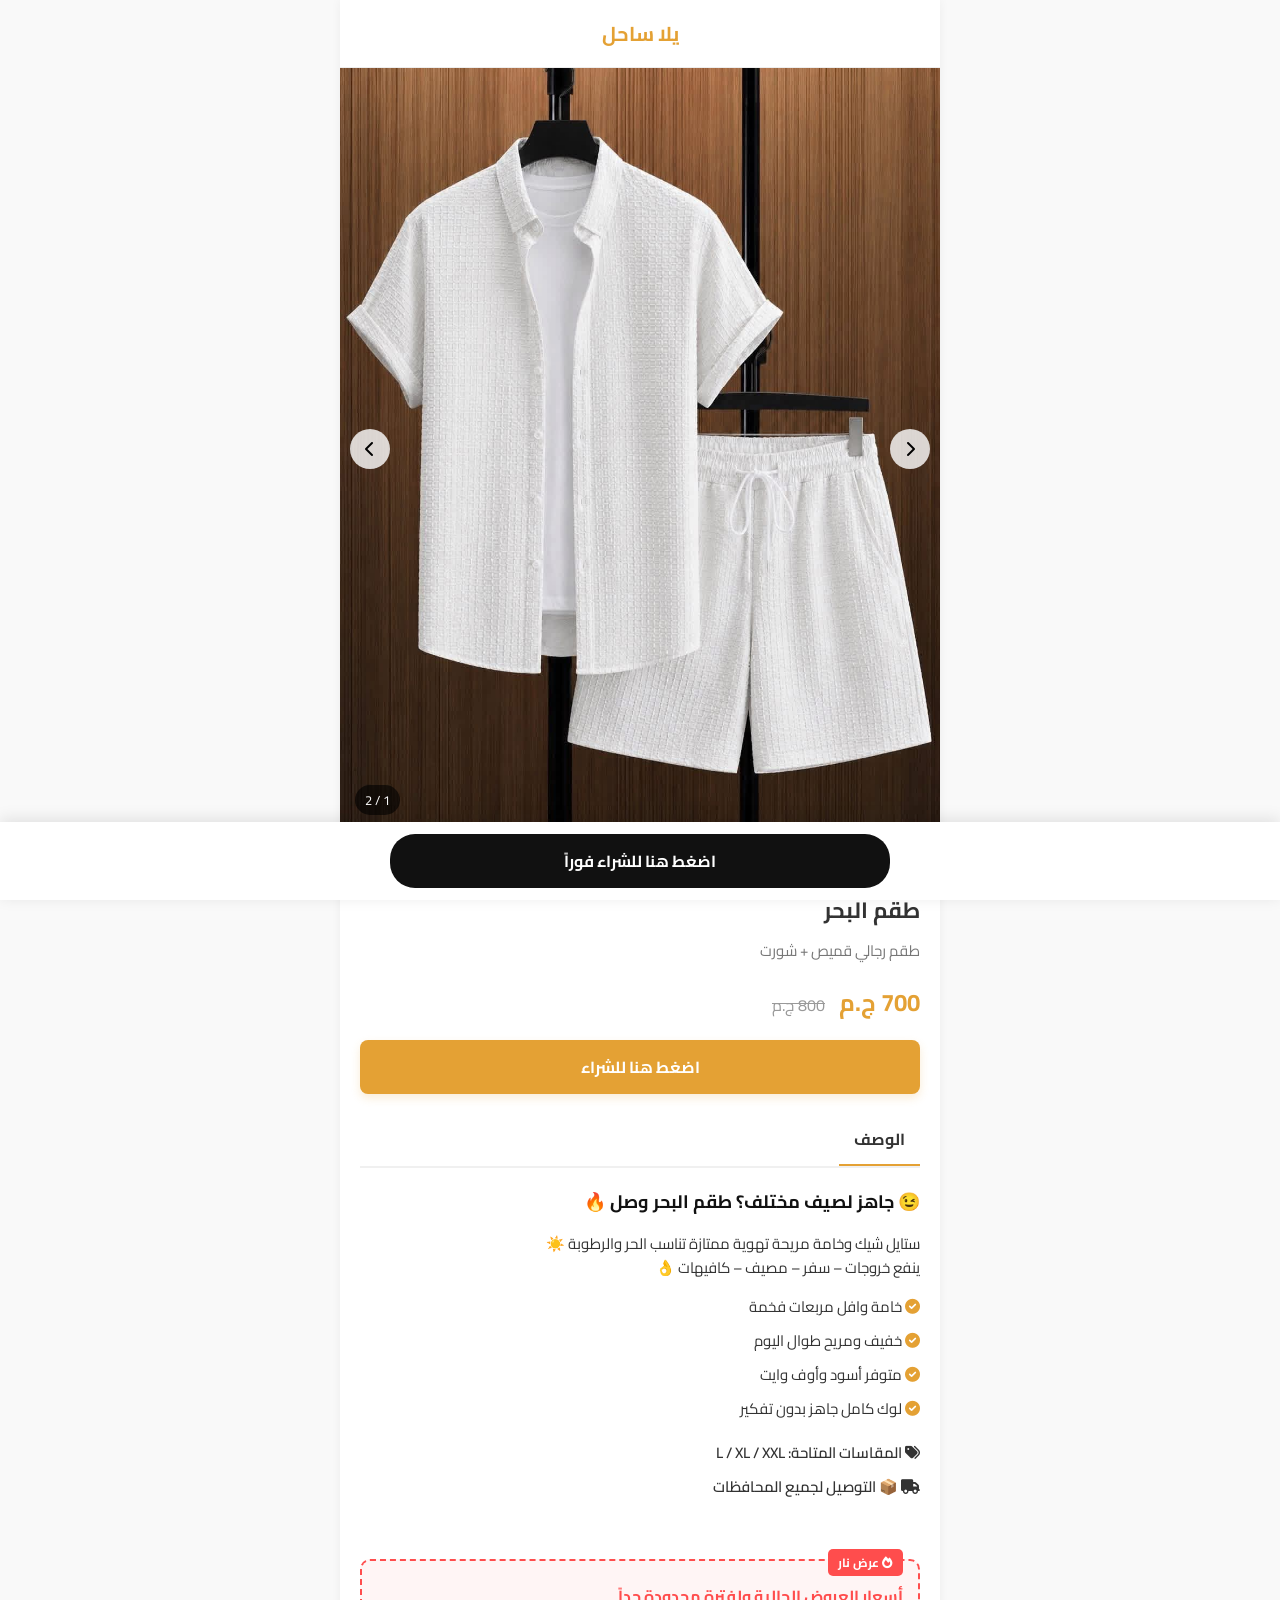
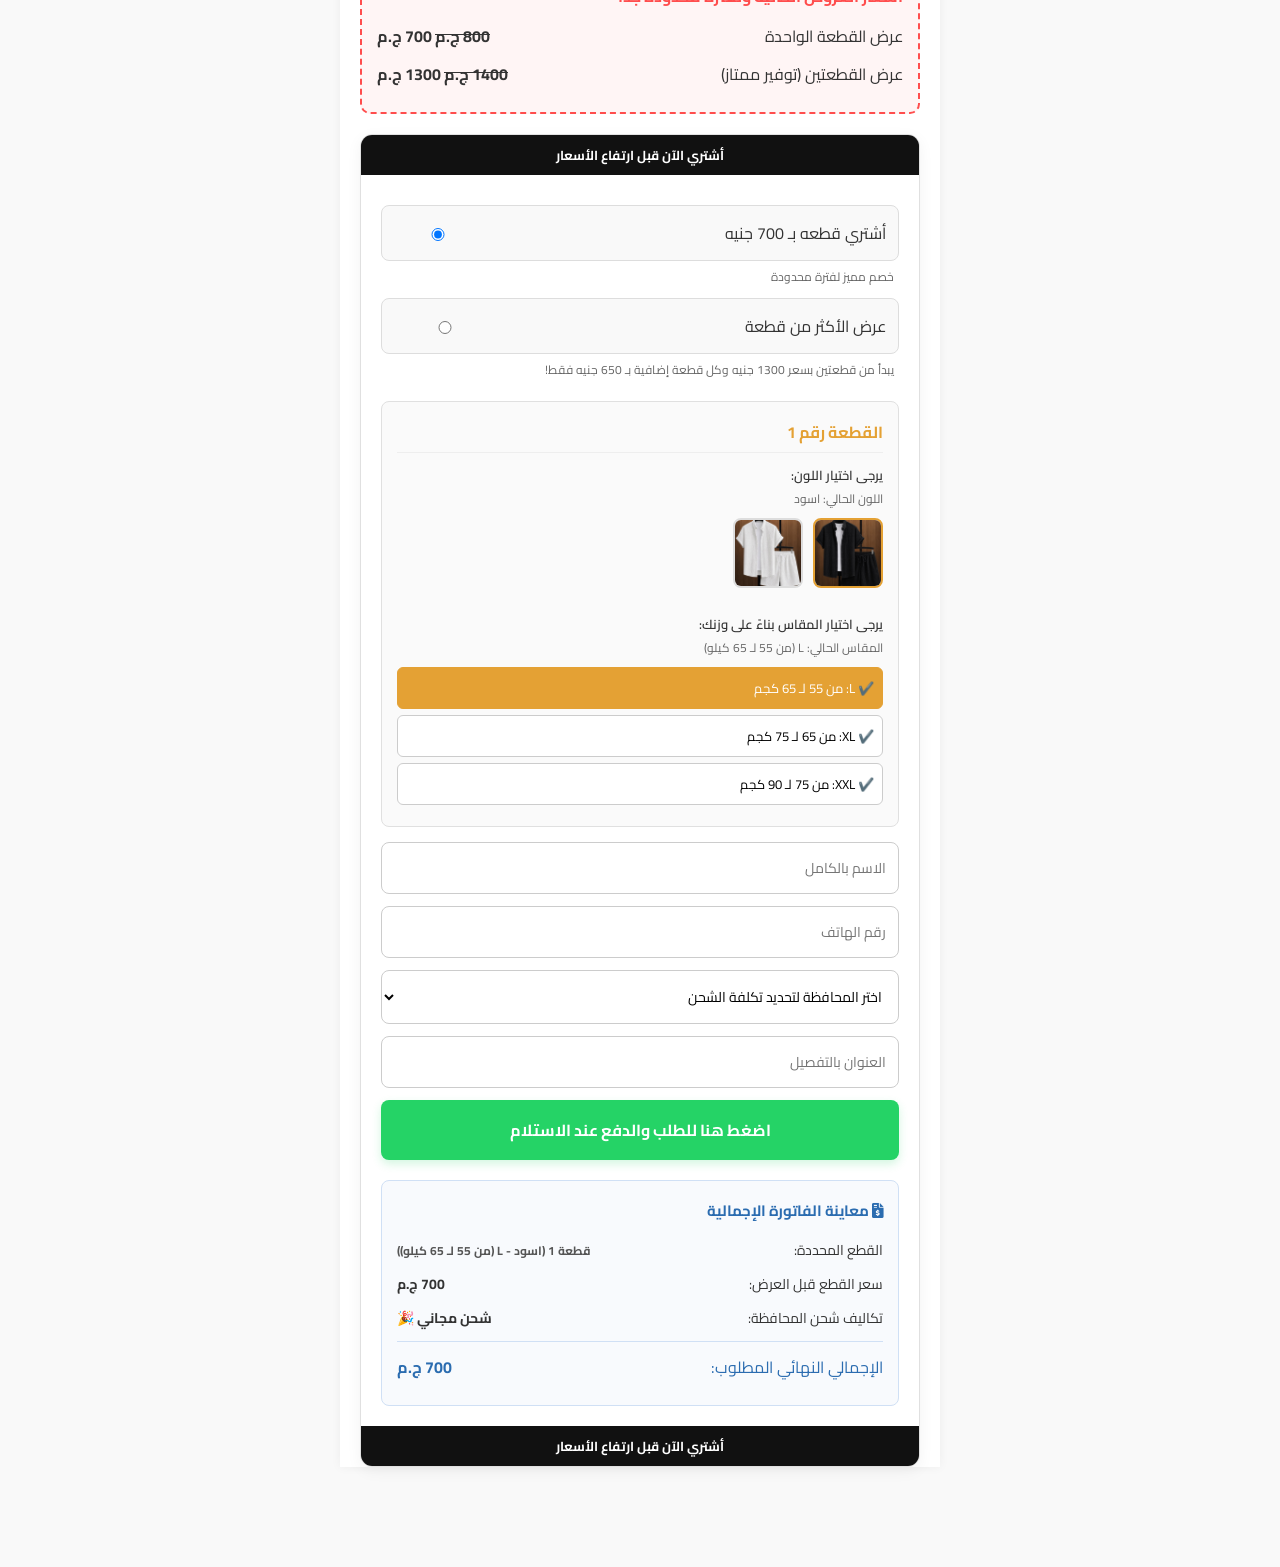
==== commit 840cda4e: "1235" ====
--- a/index.html
+++ b/index.html
@@ -3,15 +3,32 @@
 <head>
     <meta charset="UTF-8">
     <meta name="viewport" content="width=device-width, initial-scale=1.0">
-    <title>طقم البحر  - عرب استور</title>
+    <title>طقم البحر  - يلا ساحل </title>
     <link rel="stylesheet" href="https://cdnjs.cloudflare.com/ajax/libs/font-awesome/6.0.0/css/all.min.css">
     <link rel="stylesheet" href="style.css">
+        <!-- Meta Pixel Code -->
+<script>
+!function(f,b,e,v,n,t,s)
+{if(f.fbq)return;n=f.fbq=function(){n.callMethod?
+n.callMethod.apply(n,arguments):n.queue.push(arguments)};
+if(!f._fbq)f._fbq=n;n.push=n;n.loaded=!0;n.version='2.0';
+n.queue=[];t=b.createElement(e);t.async=!0;
+t.src=v;s=b.getElementsByTagName(e)[0];
+s.parentNode.insertBefore(t,s)}(window, document,'script',
+'https://connect.facebook.net/en_US/fbevents.js');
+fbq('init', '1408992471107794');
+fbq('track', 'PageView');
+</script>
+<noscript><img height="1" width="1" style="display:none"
+src="https://www.facebook.com/tr?id=1408992471107794&ev=PageView&noscript=1"
+/></noscript>
+<!-- End Meta Pixel Code -->
 </head>
 <body>
 
 <div class="container">
     <header>
-        <div class="logo">عرب ستور</div>
+        <div class="logo">يلا ساحل </div>
     </header>
 
     <div class="slider-container" id="main-slider">
@@ -29,8 +46,8 @@
         <div class="product-title">طقم البحر </div>
         <div class="product-subtitle">طقم رجالي قميص + شورت</div>
         <div class="price-row">
-            <span class="current-price">800 ج.م</span>
-            <span class="old-price">1000 ج.م</span>
+            <span class="current-price">700 ج.م</span>
+            <span class="old-price">800 ج.م</span>
         </div>
         <div class="cta-trigger-btn" onclick="scrollToCheckout()">اضغط هنا للشراء</div>
     </div>
@@ -56,11 +73,11 @@
         <div class="fire-box-title">أسعار العروض الحالية ولفترة محدودة جداً</div>
         <div class="deal-row">
             <span class="deal-name">عرض القطعة الواحدة</span>
-            <span class="deal-price"><del>1000 ج.م</del> 800 ج.م</span>
+            <span class="deal-price"><del>800 ج.م</del> 700 ج.م</span>
         </div>
         <div class="deal-row">
             <span class="deal-name">عرض القطعتين (توفير ممتاز)</span>
-            <span class="deal-price"><del>1600 ج.م</del> 1500 ج.م</span>
+            <span class="deal-price"><del>1400 ج.م</del> 1300 ج.م</span>
         </div>
     </div>
 
@@ -71,7 +88,7 @@
             <div class="checkout-main-column">
                 <div class="offer-selection-wrapper">
                     <div class="offer-option-row" onclick="setOfferType('single')">
-                        <div class="offer-option-label">أشتري قطعه بـ 800 جنيه</div>
+                        <div class="offer-option-label">أشتري قطعه بـ 700 جنيه</div>
                         <input type="radio" class="offer-radio" name="offer-type" id="radio-single" checked>
                     </div>
                     <div class="offer-subtext">خصم مميز لفترة محدودة</div>
@@ -80,7 +97,7 @@
                         <div class="offer-option-label">عرض الأكثر من قطعة</div>
                         <input type="radio" class="offer-radio" name="offer-type" id="radio-multi">
                     </div>
-                    <div class="offer-subtext">يبدأ من قطعتين بسعر 1500 جنيه وكل قطعة إضافية بـ 750 جنيه فقط!</div>
+                    <div class="offer-subtext">يبدأ من قطعتين بسعر 1300 جنيه وكل قطعة إضافية بـ 650 جنيه فقط!</div>
                 </div>
 
                 <div class="counter-section" id="counter-box" style="display: none;">
